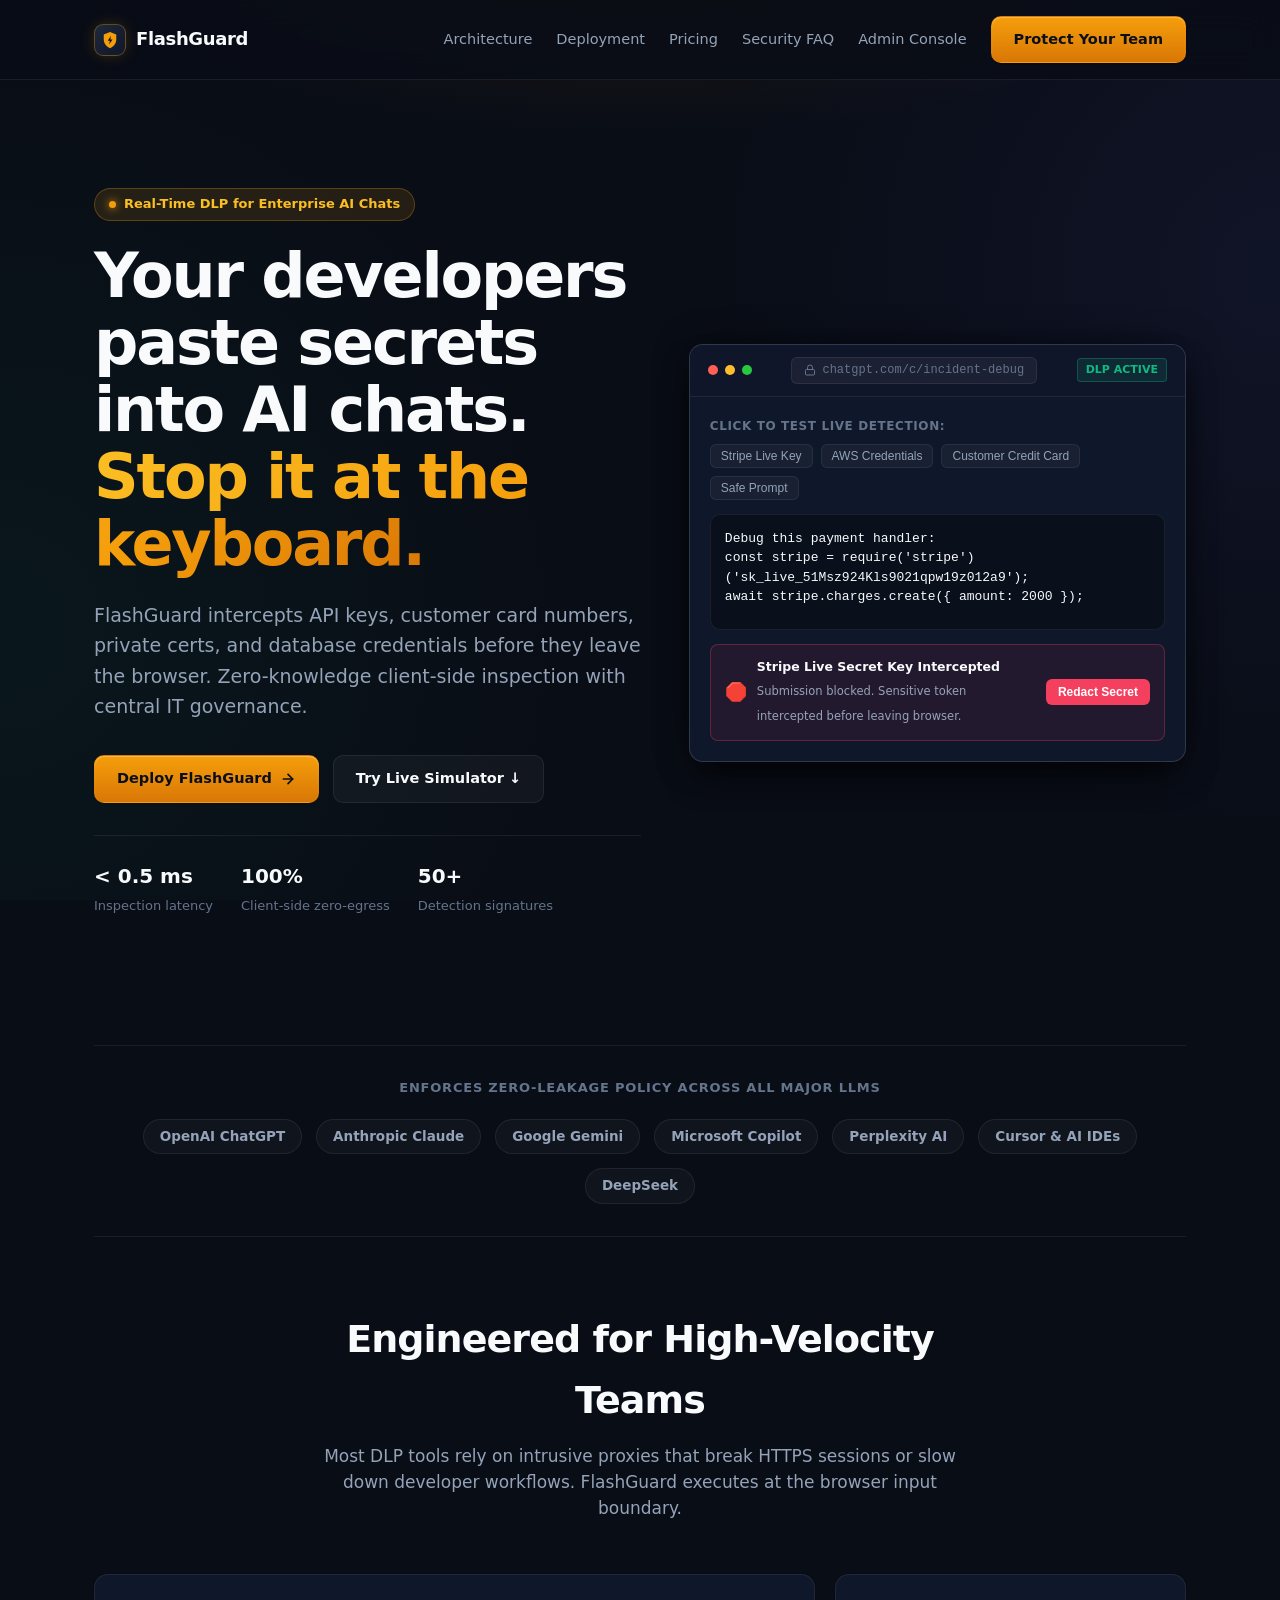
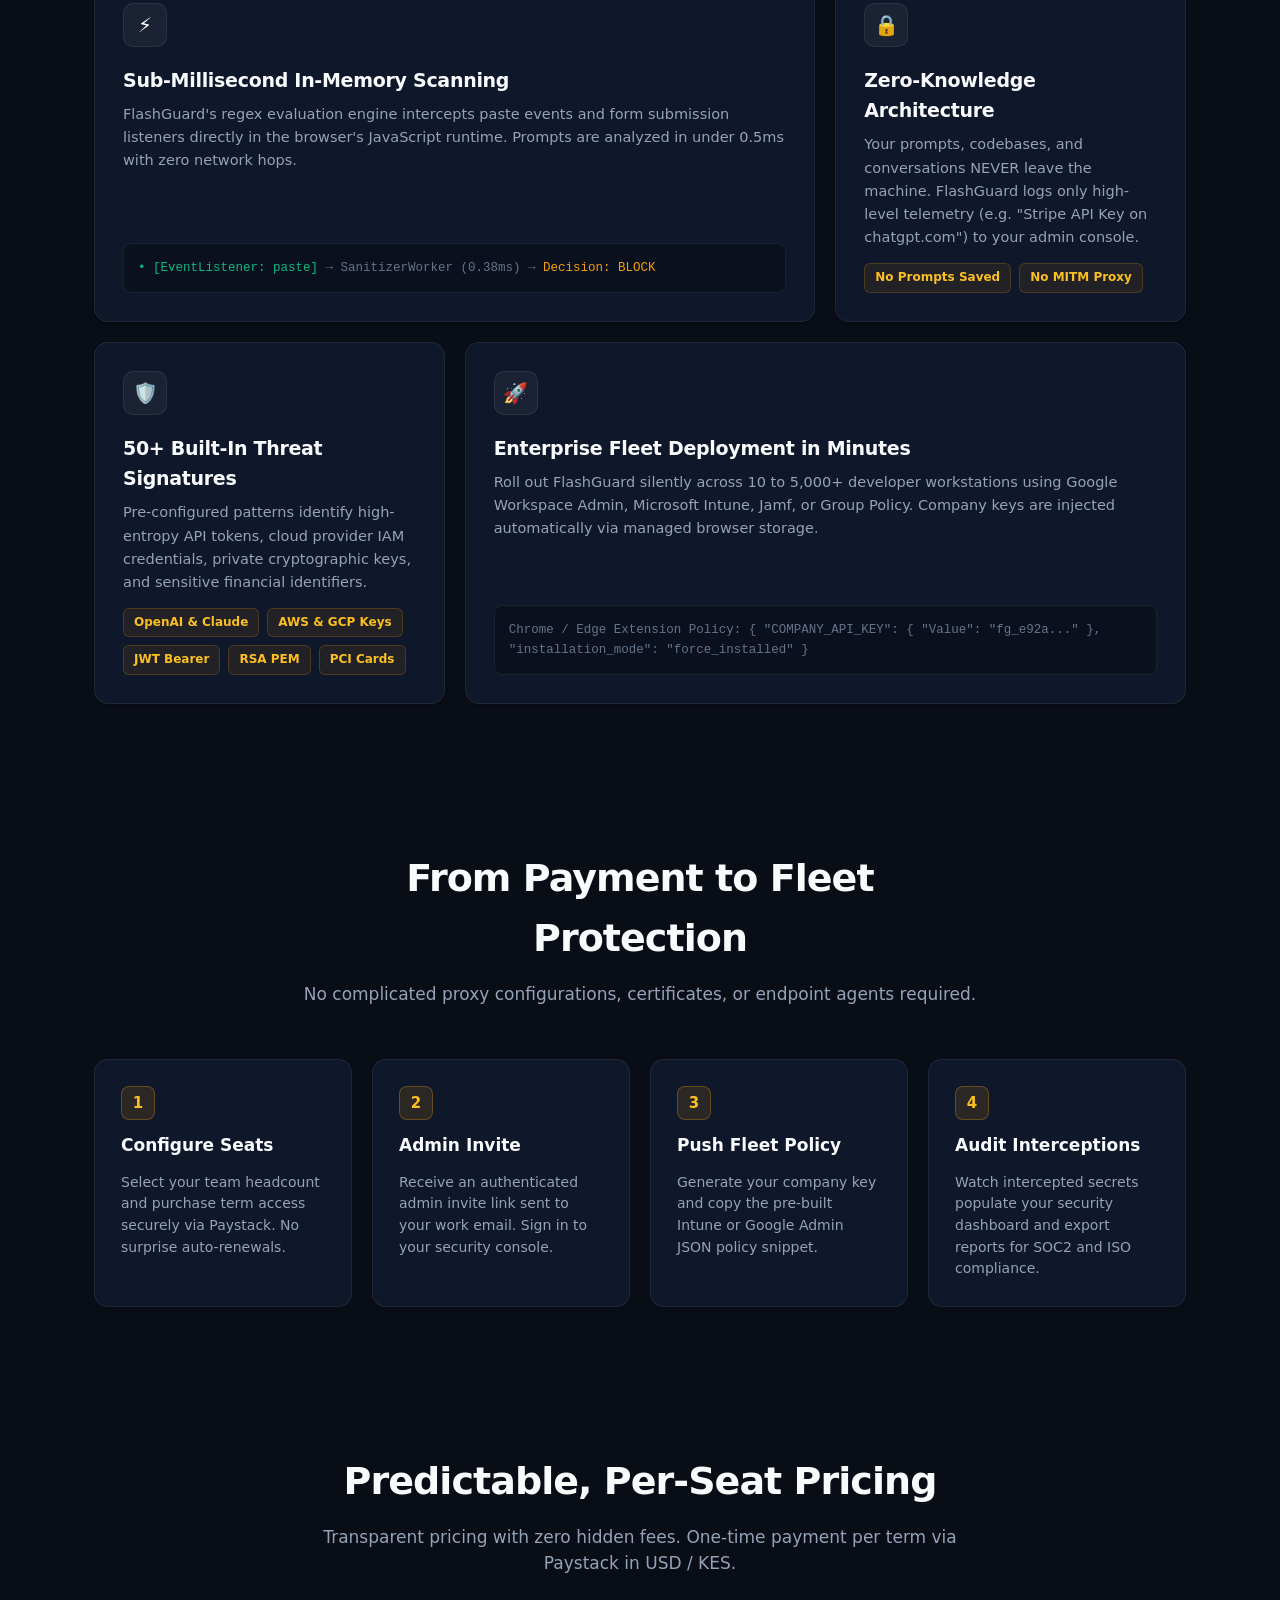
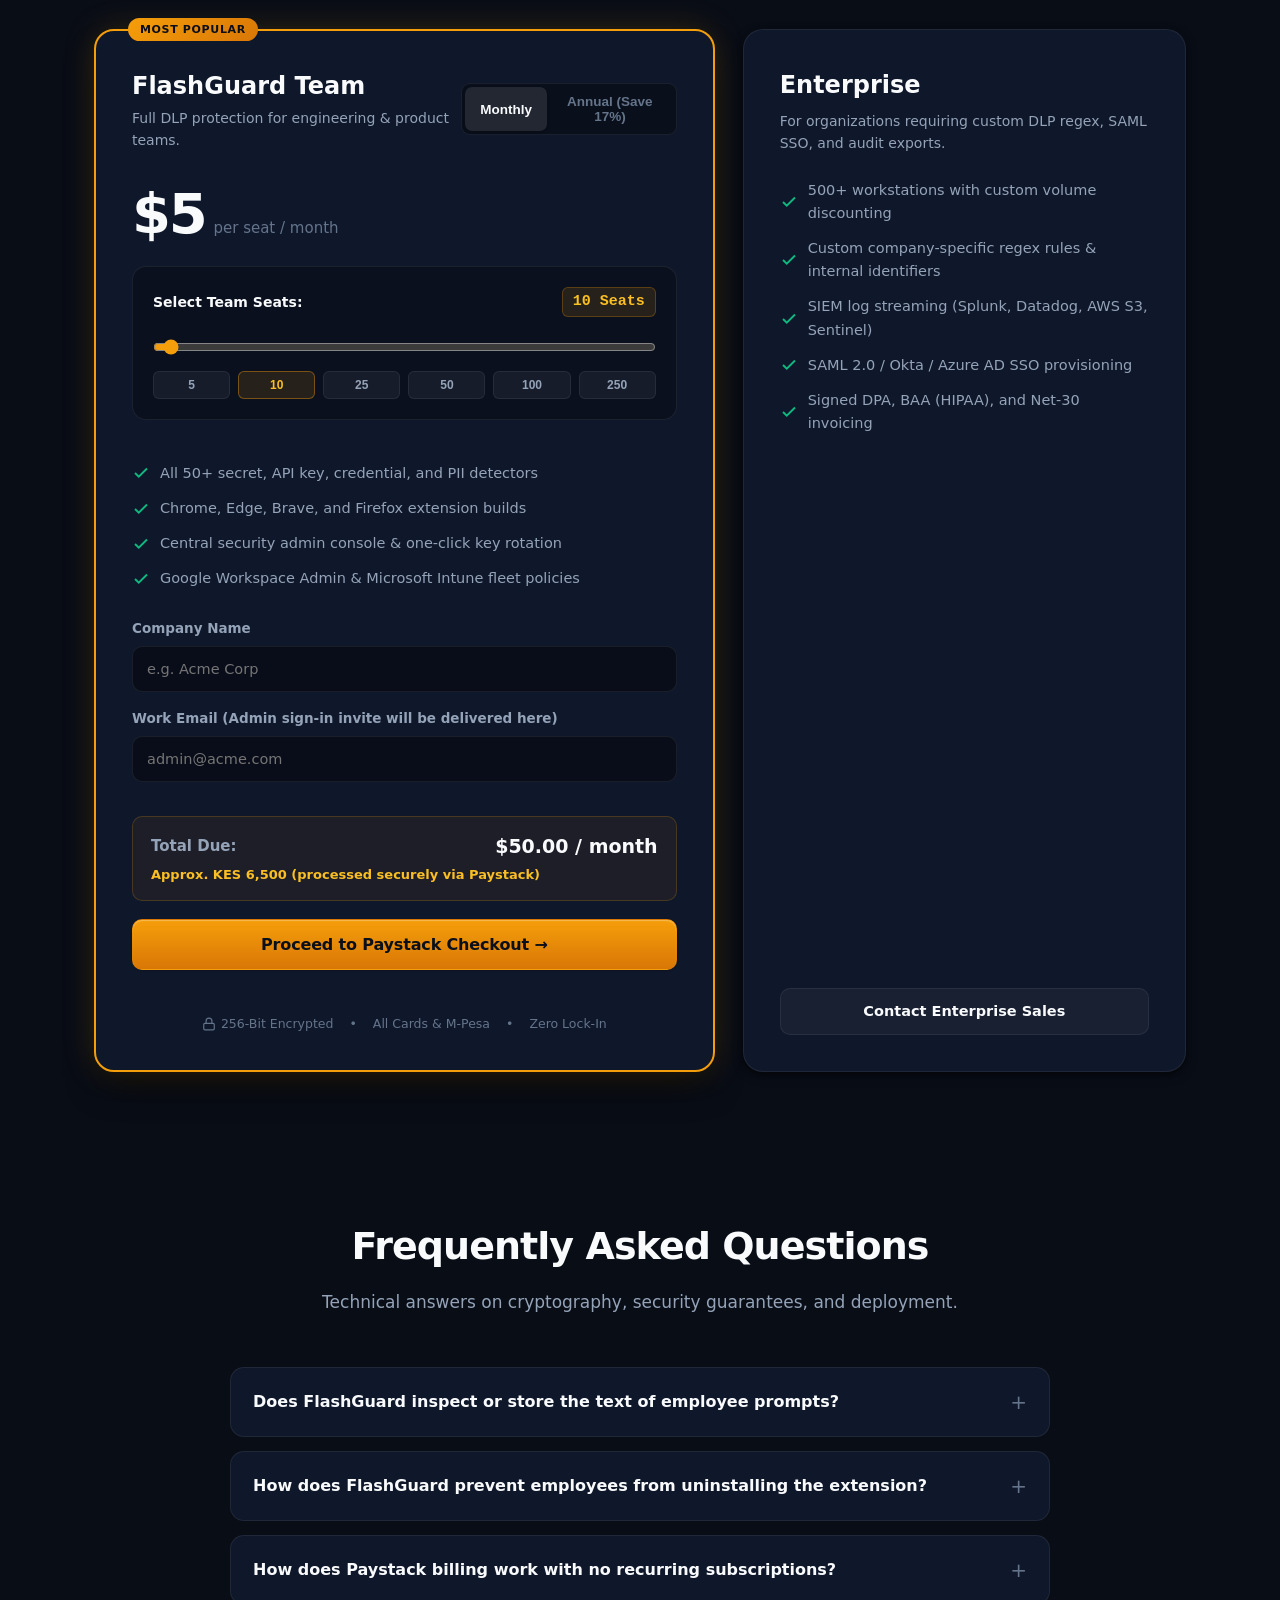
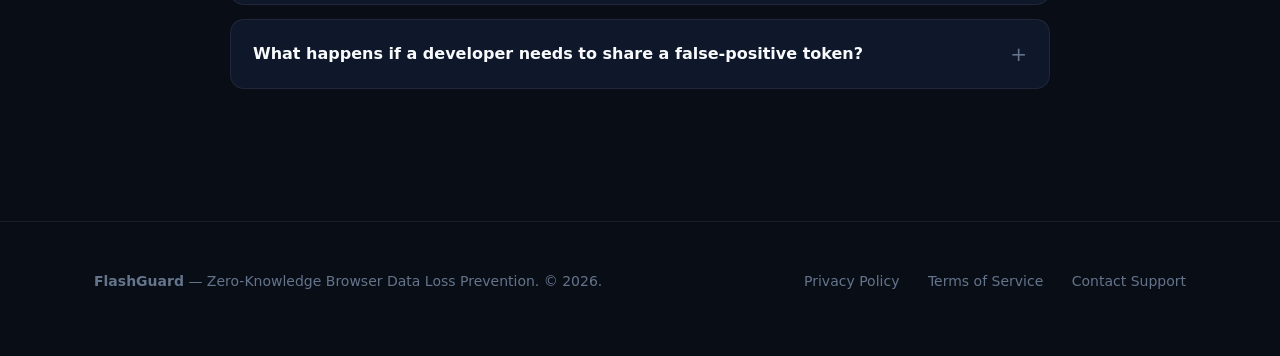
==== index.html @ 39459278 "Chore:fx item" ====
<!doctype html>
<html lang="en">
<head>
  <meta charset="utf-8">
  <meta name="viewport" content="width=device-width, initial-scale=1">
  <title>FlashGuard &mdash; Zero-Knowledge DLP for LLMs &amp; AI Chats</title>
  <meta name="description" content="Stop company secrets, API keys, card numbers, and PII from leaking into ChatGPT, Claude, and Gemini. Enterprise browser security with central IT visibility.">
  <link rel="stylesheet" href="site.css">
</head>
<body>

  <!-- Top Sticky Navigation -->
  <header class="site-header">
    <div class="wrap">
      <nav>
        <a class="brand" href="#" aria-label="FlashGuard Home">
          <div class="brand-icon">
            <svg viewBox="0 0 32 32" width="20" height="20" aria-hidden="true">
              <path d="M16 3 6 7v8c0 6.2 4.2 11.3 10 14 5.8-2.7 10-7.8 10-14V7L16 3Z" fill="#f59e0b"/>
              <path d="m17.5 9-5 8h3.5l-1.5 6 5.5-8H16.5l1-6Z" fill="#090d16"/>
            </svg>
          </div>
          <span>FlashGuard</span>
        </a>

        <div class="nav-links">
          <a class="l" href="#features">Architecture</a>
          <a class="l" href="#how">Deployment</a>
          <a class="l" href="#pricing">Pricing</a>
          <a class="l" href="#faq">Security FAQ</a>
          <a class="l" href="dashboard.html">Admin Console</a>
          <a class="btn primary" href="#pricing">Protect Your Team</a>
        </div>
      </nav>
    </div>
  </header>

  <main class="wrap">
    <!-- Hero Section -->
    <section>
      <div class="hero-grid">
        <div>
          <div class="badge-pill">
            <span class="pulse-dot"></span>
            <span>Real-Time DLP for Enterprise AI Chats</span>
          </div>

          <h1>
            Your developers paste secrets into AI chats.<br>
            <span class="amber-accent">Stop it at the keyboard.</span>
          </h1>

          <p class="lead">
            FlashGuard intercepts API keys, customer card numbers, private certs, and database credentials before they leave the browser. Zero-knowledge client-side inspection with central IT governance.
          </p>

          <div class="hero-actions">
            <a class="btn primary" href="#pricing">
              <span>Deploy FlashGuard</span>
              <svg width="16" height="16" viewBox="0 0 24 24" fill="none" stroke="currentColor" stroke-width="2.5" stroke-linecap="round" stroke-linejoin="round"><line x1="5" y1="12" x2="19" y2="12"></line><polyline points="12 5 19 12 12 19"></polyline></svg>
            </a>
            <a class="btn ghost" href="#simulator">
              <span>Try Live Simulator &darr;</span>
            </a>
          </div>

          <div class="trust-stats">
            <div class="stat-item">
              <b>&lt; 0.5 ms</b>
              <span>Inspection latency</span>
            </div>
            <div class="stat-item">
              <b>100%</b>
              <span>Client-side zero-egress</span>
            </div>
            <div class="stat-item">
              <b>50+</b>
              <span>Detection signatures</span>
            </div>
          </div>
        </div>

        <!-- Interactive DLP Live Simulator Widget -->
        <div id="simulator">
          <div class="simulator-card">
            <div class="sim-header">
              <div class="mac-controls">
                <span class="mac-btn close"></span>
                <span class="mac-btn min"></span>
                <span class="mac-btn max"></span>
              </div>
              <div class="sim-url">
                <svg width="12" height="12" viewBox="0 0 24 24" fill="none" stroke="currentColor" stroke-width="2"><rect x="3" y="11" width="18" height="11" rx="2" ry="2"></rect><path d="M7 11V7a5 5 0 0 1 10 0v4"></path></svg>
                chatgpt.com/c/incident-debug
              </div>
              <span class="sim-badge">DLP ACTIVE</span>
            </div>

            <div class="sim-body">
              <div class="sim-presets-label">Click to test live detection:</div>
              <div class="sim-presets">
                <button class="preset-chip" type="button" onclick="loadSample('stripe')">Stripe Live Key</button>
                <button class="preset-chip" type="button" onclick="loadSample('aws')">AWS Credentials</button>
                <button class="preset-chip" type="button" onclick="loadSample('pci')">Customer Credit Card</button>
                <button class="preset-chip" type="button" onclick="loadSample('clean')">Safe Prompt</button>
              </div>

              <div class="sim-input-box">
                <textarea id="simInput" class="sim-textarea" spellcheck="false" placeholder="Type or paste prompt code here to test FlashGuard..."></textarea>
              </div>

              <!-- Real-time dynamic detection alert -->
              <div id="simAlert" class="sim-alert">
                <div class="alert-content">
                  <span id="alertIcon" class="alert-icon">🛑</span>
                  <div class="alert-text">
                    <b id="alertTitle">Stripe Live Secret Key Detected</b>
                    <span id="alertDesc">Blocked before submission. Text never left this browser window.</span>
                  </div>
                </div>
                <button id="redactBtn" class="sim-action-btn" type="button" onclick="redactSimInput()">Redact Secret</button>
              </div>
            </div>
          </div>
        </div>
      </div>
    </section>

    <!-- Supported AI Ecosystem Bar -->
    <div class="ecosystem-bar">
      <div class="ecosystem-label">Enforces Zero-Leakage Policy Across All Major LLMs</div>
      <div class="ecosystem-tags">
        <span class="eco-pill">OpenAI ChatGPT</span>
        <span class="eco-pill">Anthropic Claude</span>
        <span class="eco-pill">Google Gemini</span>
        <span class="eco-pill">Microsoft Copilot</span>
        <span class="eco-pill">Perplexity AI</span>
        <span class="eco-pill">Cursor &amp; AI IDEs</span>
        <span class="eco-pill">DeepSeek</span>
      </div>
    </div>

    <!-- Architecture & Bento Grid -->
    <section id="features">
      <div class="section-header">
        <h2>Engineered for High-Velocity Teams</h2>
        <p class="section-desc">
          Most DLP tools rely on intrusive proxies that break HTTPS sessions or slow down developer workflows. FlashGuard executes at the browser input boundary.
        </p>
      </div>

      <div class="bento-grid">
        <!-- Bento Card 1: Zero Latency Engine (Span 2) -->
        <div class="bento-card col-2">
          <div>
            <div class="bento-icon">⚡</div>
            <h3>Sub-Millisecond In-Memory Scanning</h3>
            <p>
              FlashGuard's regex evaluation engine intercepts paste events and form submission listeners directly in the browser's JavaScript runtime. Prompts are analyzed in under 0.5ms with zero network hops.
            </p>
          </div>
          <div class="bento-preview">
            <span style="color:#10b981;">&bull; [EventListener: paste]</span> &rarr; SanitizerWorker (0.38ms) &rarr; <span style="color:#f59e0b;">Decision: BLOCK</span>
          </div>
        </div>

        <!-- Bento Card 2: Zero-Knowledge Privacy -->
        <div class="bento-card">
          <div>
            <div class="bento-icon">🔒</div>
            <h3>Zero-Knowledge Architecture</h3>
            <p>
              Your prompts, codebases, and conversations NEVER leave the machine. FlashGuard logs only high-level telemetry (e.g. "Stripe API Key on chatgpt.com") to your admin console.
            </p>
          </div>
          <div class="detect-chips">
            <span class="detect-tag">No Prompts Saved</span>
            <span class="detect-tag">No MITM Proxy</span>
          </div>
        </div>

        <!-- Bento Card 3: 50+ Pattern Signatures -->
        <div class="bento-card">
          <div>
            <div class="bento-icon">🛡️</div>
            <h3>50+ Built-In Threat Signatures</h3>
            <p>
              Pre-configured patterns identify high-entropy API tokens, cloud provider IAM credentials, private cryptographic keys, and sensitive financial identifiers.
            </p>
          </div>
          <div class="detect-chips">
            <span class="detect-tag">OpenAI &amp; Claude</span>
            <span class="detect-tag">AWS &amp; GCP Keys</span>
            <span class="detect-tag">JWT Bearer</span>
            <span class="detect-tag">RSA PEM</span>
            <span class="detect-tag">PCI Cards</span>
          </div>
        </div>

        <!-- Bento Card 4: Fleet Management (Span 2) -->
        <div class="bento-card col-2">
          <div>
            <div class="bento-icon">🚀</div>
            <h3>Enterprise Fleet Deployment in Minutes</h3>
            <p>
              Roll out FlashGuard silently across 10 to 5,000+ developer workstations using Google Workspace Admin, Microsoft Intune, Jamf, or Group Policy. Company keys are injected automatically via managed browser storage.
            </p>
          </div>
          <div class="bento-preview">
            Chrome / Edge Extension Policy: { "COMPANY_API_KEY": { "Value": "fg_e92a..." }, "installation_mode": "force_installed" }
          </div>
        </div>
      </div>
    </section>

    <!-- How It Works (Deployment Pipeline) -->
    <section id="how">
      <div class="section-header">
        <h2>From Payment to Fleet Protection</h2>
        <p class="section-desc">No complicated proxy configurations, certificates, or endpoint agents required.</p>
      </div>

      <div class="steps-pipeline">
        <div class="step-card">
          <div class="step-badge">1</div>
          <h4>Configure Seats</h4>
          <span>Select your team headcount and purchase term access securely via Paystack. No surprise auto-renewals.</span>
        </div>

        <div class="step-card">
          <div class="step-badge">2</div>
          <h4>Admin Invite</h4>
          <span>Receive an authenticated admin invite link sent to your work email. Sign in to your security console.</span>
        </div>

        <div class="step-card">
          <div class="step-badge">3</div>
          <h4>Push Fleet Policy</h4>
          <span>Generate your company key and copy the pre-built Intune or Google Admin JSON policy snippet.</span>
        </div>

        <div class="step-card">
          <div class="step-badge">4</div>
          <h4>Audit Interceptions</h4>
          <span>Watch intercepted secrets populate your security dashboard and export reports for SOC2 and ISO compliance.</span>
        </div>
      </div>
    </section>

    <!-- Interactive Pricing Calculator -->
    <section id="pricing">
      <div class="section-header">
        <h2>Predictable, Per-Seat Pricing</h2>
        <p class="section-desc">Transparent pricing with zero hidden fees. One-time payment per term via Paystack in USD / KES.</p>
      </div>

      <div class="pricing-wrapper">
        <!-- Main Team Tier Card -->
        <div class="pricing-card featured">
          <div class="badge-featured">Most Popular</div>

          <div class="pricing-top">
            <div>
              <h3 style="font-size:24px; font-weight:800;">FlashGuard Team</h3>
              <p style="color:var(--text-secondary); font-size:14px; margin-top:2px;">Full DLP protection for engineering &amp; product teams.</p>
            </div>

            <!-- Billing Term Switcher -->
            <div class="term-switch" role="group" aria-label="Billing frequency">
              <button id="mo" class="term-btn" aria-pressed="true" type="button">Monthly</button>
              <button id="yr" class="term-btn" aria-pressed="false" type="button">Annual (Save 17%)</button>
            </div>
          </div>

          <div class="price-display">
            <span class="price-number" id="unitPrice">$5</span>
            <span class="price-sub" id="unitDesc">per seat / month</span>
          </div>

          <!-- Interactive Seat Calculator -->
          <div class="seat-calculator">
            <div class="seat-header">
              <span class="seat-label">Select Team Seats:</span>
              <span class="seat-count-display" id="seatBadge">10 Seats</span>
            </div>

            <input id="seatSlider" class="seat-slider" type="range" min="5" max="250" value="10" step="5" aria-label="Select seat count">

            <div class="seat-pills">
              <button class="seat-pill" type="button" onclick="updateSeatCount(5)">5</button>
              <button class="seat-pill active" type="button" onclick="updateSeatCount(10)">10</button>
              <button class="seat-pill" type="button" onclick="updateSeatCount(25)">25</button>
              <button class="seat-pill" type="button" onclick="updateSeatCount(50)">50</button>
              <button class="seat-pill" type="button" onclick="updateSeatCount(100)">100</button>
              <button class="seat-pill" type="button" onclick="updateSeatCount(250)">250</button>
            </div>
          </div>

          <ul class="checklist">
            <li>
              <svg width="18" height="18" viewBox="0 0 24 24" fill="none" stroke="currentColor" stroke-width="2.5"><polyline points="20 6 9 17 4 12"></polyline></svg>
              All 50+ secret, API key, credential, and PII detectors
            </li>
            <li>
              <svg width="18" height="18" viewBox="0 0 24 24" fill="none" stroke="currentColor" stroke-width="2.5"><polyline points="20 6 9 17 4 12"></polyline></svg>
              Chrome, Edge, Brave, and Firefox extension builds
            </li>
            <li>
              <svg width="18" height="18" viewBox="0 0 24 24" fill="none" stroke="currentColor" stroke-width="2.5"><polyline points="20 6 9 17 4 12"></polyline></svg>
              Central security admin console &amp; one-click key rotation
            </li>
            <li>
              <svg width="18" height="18" viewBox="0 0 24 24" fill="none" stroke="currentColor" stroke-width="2.5"><polyline points="20 6 9 17 4 12"></polyline></svg>
              Google Workspace Admin &amp; Microsoft Intune fleet policies
            </li>
          </ul>

          <!-- Checkout Details -->
          <div class="form-field">
            <label class="form-label" for="companyName">Company Name</label>
            <input id="companyName" class="input-text" type="text" placeholder="e.g. Acme Corp" required>
          </div>

          <div class="form-field">
            <label class="form-label" for="workEmail">Work Email (Admin sign-in invite will be delivered here)</label>
            <input id="workEmail" class="input-text" type="email" placeholder="admin@acme.com" required>
          </div>

          <!-- Total Calculation Box -->
          <div class="order-summary">
            <div class="order-total">
              <span style="font-size:15px; font-weight:600; color:var(--text-secondary);">Total Due:</span>
              <span id="orderUSD">$50.00 / month</span>
            </div>
            <div class="order-kes" id="orderKES">Approx. KES 6,500 (billed via Paystack)</div>
          </div>

          <button id="checkoutBtn" class="btn primary pay-btn" type="button">
            <span>Proceed to Paystack Checkout &rarr;</span>
          </button>
          <div id="checkoutMsg" class="msg-status" role="status"></div>

          <div class="guarantee-strip">
            <span>
              <svg width="14" height="14" viewBox="0 0 24 24" fill="none" stroke="currentColor" stroke-width="2"><rect x="3" y="11" width="18" height="11" rx="2" ry="2"></rect><path d="M7 11V7a5 5 0 0 1 10 0v4"></path></svg>
              256-Bit Encrypted
            </span>
            <span>&bull;</span>
            <span>All Cards &amp; M-Pesa</span>
            <span>&bull;</span>
            <span>Zero Lock-In</span>
          </div>
        </div>

        <!-- Enterprise Tier Card -->
        <div class="pricing-card" style="display:flex; flex-direction:column; justify-content:space-between;">
          <div>
            <h3 style="font-size:24px; font-weight:800; margin-bottom:6px;">Enterprise</h3>
            <p style="color:var(--text-secondary); font-size:14px; margin-bottom:24px;">For organizations requiring custom DLP regex, SAML SSO, and audit exports.</p>

            <ul class="checklist">
              <li>
                <svg width="18" height="18" viewBox="0 0 24 24" fill="none" stroke="currentColor" stroke-width="2.5"><polyline points="20 6 9 17 4 12"></polyline></svg>
                500+ workstations with custom volume discounting
              </li>
              <li>
                <svg width="18" height="18" viewBox="0 0 24 24" fill="none" stroke="currentColor" stroke-width="2.5"><polyline points="20 6 9 17 4 12"></polyline></svg>
                Custom company-specific regex rules &amp; internal identifiers
              </li>
              <li>
                <svg width="18" height="18" viewBox="0 0 24 24" fill="none" stroke="currentColor" stroke-width="2.5"><polyline points="20 6 9 17 4 12"></polyline></svg>
                SIEM log streaming (Splunk, Datadog, AWS S3, Sentinel)
              </li>
              <li>
                <svg width="18" height="18" viewBox="0 0 24 24" fill="none" stroke="currentColor" stroke-width="2.5"><polyline points="20 6 9 17 4 12"></polyline></svg>
                SAML 2.0 / Okta / Azure AD SSO provisioning
              </li>
              <li>
                <svg width="18" height="18" viewBox="0 0 24 24" fill="none" stroke="currentColor" stroke-width="2.5"><polyline points="20 6 9 17 4 12"></polyline></svg>
                Signed DPA, BAA (HIPAA), and Net-30 invoicing
              </li>
            </ul>
          </div>

          <div style="margin-top:32px;">
            <a class="btn ghost" style="width:100%;" href="mailto:sales@flashguard.com?subject=Enterprise%20Inquiry">Contact Enterprise Sales</a>
          </div>
        </div>
      </div>
    </section>

    <!-- FAQ Accordion -->
    <section id="faq">
      <div class="section-header">
        <h2>Frequently Asked Questions</h2>
        <p class="section-desc">Technical answers on cryptography, security guarantees, and deployment.</p>
      </div>

      <div class="faq-grid">
        <details class="faq-item">
          <summary class="faq-q">Does FlashGuard inspect or store the text of employee prompts?</summary>
          <div class="faq-a">
            No. FlashGuard operates on a strict zero-knowledge architecture. Detection regex evaluates prompts in volatile client-side browser memory. When a violation is caught, only high-level metadata (e.g. <code>THREAT: STRIPE_SECRET_KEY</code> and domain <code>chatgpt.com</code>) is pushed to your admin audit log. The secret itself and the prompt content never touch any external server.
          </div>
        </details>

        <details class="faq-item">
          <summary class="faq-q">How does FlashGuard prevent employees from uninstalling the extension?</summary>
          <div class="faq-a">
            When deployed via Google Workspace Admin (for Chrome), Microsoft Intune (for Edge), or Group Policy, the extension is set to <code>force_installed</code>. Under enterprise browser management policies, end-users cannot remove, disable, or toggle the extension in normal or incognito browsing.
          </div>
        </details>

        <details class="faq-item">
          <summary class="faq-q">How does Paystack billing work with no recurring subscriptions?</summary>
          <div class="faq-a">
            We believe in honest, predictable billing without sneaky auto-debits. You pay once for your chosen billing term (1 month or 1 year) via Paystack. Your company console remains active for the duration. When renewal approaches, your admin can top-up, renew, or adjust seats with one click.
          </div>
        </details>

        <details class="faq-item">
          <summary class="faq-q">What happens if a developer needs to share a false-positive token?</summary>
          <div class="faq-a">
            FlashGuard provides a one-click "Redact Secret" button that replaces the sensitive token with a sanitized mock placeholder (e.g. <code>[REDACTED_STRIPE_KEY]</code>), allowing the AI assistant to debug the syntax or logic safely without the real production key ever leaving the machine.
          </div>
        </details>
      </div>
    </section>
  </main>

  <!-- Footer -->
  <footer class="site-footer">
    <div class="wrap">
      <div class="footer-inner">
        <div>
          <strong>FlashGuard</strong> &mdash; Zero-Knowledge Browser Data Loss Prevention. &copy; 2026.
        </div>
        <div class="footer-links">
          <a href="privacy.html">Privacy Policy</a>
          <a href="terms.html">Terms of Service</a>
          <a href="mailto:info@zenlow.co">Contact Support</a>
        </div>
      </div>
    </div>
  </footer>

  <!-- Scripts -->
  <script src="config.js"></script>
  <script>
    'use strict';

    // 1. Supabase & Paystack Configuration
    const SUPABASE_ID = window.ENV?.SUPABASE_ID || 'fhrgloksasyxutlkilwm';
    const ANON = window.ENV?.SUPABASE_ANON_KEY || 'YOUR_SUPABASE_ANON_KEY';
    const KES_EXCHANGE_RATE = 130;

    // 2. Pricing Calculator State
    let billingInterval = 'month';
    let currentSeats = 10;
    const PRICING = { month: 5, year: 50 };

    const $ = id => document.getElementById(id);
    const usdFormat = new Intl.NumberFormat('en-US', { style: 'currency', currency: 'USD' });
    const kesFormat = new Intl.NumberFormat('en-KE', { maximumFractionDigits: 0 });

    function updateSeatCount(n) {
      currentSeats = Math.min(5000, Math.max(5, Math.floor(Number(n)) || 5));
      $('seatSlider').value = currentSeats;
      
      // Update active state on seat pill buttons
      document.querySelectorAll('.seat-pill').forEach(btn => {
        btn.classList.toggle('active', Number(btn.textContent) === currentSeats);
      });

      renderPricing();
    }

    function renderPricing() {
      const isYearly = billingInterval === 'year';
      const unit = isYearly ? PRICING.year : PRICING.month;
      const totalUSD = currentSeats * unit;
      const totalKES = Math.round(totalUSD * KES_EXCHANGE_RATE);

      $('seatBadge').textContent = `${currentSeats} Seats`;
      $('unitPrice').textContent = isYearly ? `$${(PRICING.year / 12).toFixed(2)}` : `$${PRICING.month}`;
      $('unitDesc').textContent = isYearly ? 'per seat / month (billed annually)' : 'per seat / month';
      $('orderUSD').textContent = `${usdFormat.format(totalUSD)} / ${isYearly ? 'year' : 'month'}`;
      $('orderKES').textContent = `Approx. KES ${kesFormat.format(totalKES)} (processed securely via Paystack)`;

      $('mo').setAttribute('aria-pressed', !isYearly);
      $('yr').setAttribute('aria-pressed', isYearly);
    }

    $('seatSlider').oninput = e => updateSeatCount(e.target.value);
    $('mo').onclick = () => { billingInterval = 'month'; renderPricing(); };
    $('yr').onclick = () => { billingInterval = 'year'; renderPricing(); };
    renderPricing();

    // 3. Interactive Hero Simulator Engine
    const SAMPLE_PAYLOADS = {
      stripe: "Debug this payment handler: \nconst stripe = require('stripe')('sk_live_51Msz924Kls9021qpw19z012a9');\nawait stripe.charges.create({ amount: 2000 });",
      aws: "Here are the S3 credentials to fetch user logs: \nAWS_ACCESS_KEY_ID=AKIAIOSFODNN7EXAMPLE \nAWS_SECRET_ACCESS_KEY=wJalrXUtnFExxxxx/xxxxNG/bPxRfiCYEXAMPLEKEY",
      pci: "Customer requested a manual refund to card: 4532 8920 1928 3491 (exp: 08/28, CVV: 891)",
      clean: "Can you review this Python function and explain how to optimize the binary search loop?"
    };

    const DETECTION_RULES = [
      { pattern: /sk_live_[0-9a-zA-Z]{24,}/, name: "Stripe Live Secret Key", placeholder: "[REDACTED_STRIPE_KEY]" },
      { pattern: /AKIA[0-9A-Z]{16}/, name: "AWS IAM Access Key", placeholder: "[REDACTED_AWS_KEY]" },
      { pattern: /wJalrXUtnFEMI\/K7MDENG\/bPxRfiCYEXAMPLEKEY/, name: "AWS Secret Access Key", placeholder: "[REDACTED_AWS_SECRET]" },
      { pattern: /\b(?:4[0-9]{12}(?:[0-9]{3})?|5[1-5][0-9]{14})\b/, name: "PCI Credit Card Number", placeholder: "[REDACTED_CARD_NUMBER]" }
    ];

    function scanSimulatorInput() {
      const text = $('simInput').value;
      const alertBox = $('simAlert');
      const alertTitle = $('alertTitle');
      const alertDesc = $('alertDesc');
      const alertIcon = $('alertIcon');
      const redactBtn = $('redactBtn');

      let matchFound = null;
      for (const rule of DETECTION_RULES) {
        if (rule.pattern.test(text)) {
          matchFound = rule;
          break;
        }
      }

      if (matchFound) {
        alertBox.className = 'sim-alert';
        alertIcon.textContent = '🛑';
        alertTitle.textContent = `${matchFound.name} Intercepted`;
        alertDesc.textContent = "Submission blocked. Sensitive token intercepted before leaving browser.";
        redactBtn.style.display = 'inline-block';
      } else {
        alertBox.className = 'sim-alert clean';
        alertIcon.textContent = '✅';
        alertTitle.textContent = "No Secrets Detected";
        alertDesc.textContent = "Prompt is sanitized and safe for LLM transmission.";
        redactBtn.style.display = 'none';
      }
    }

    function loadSample(key) {
      $('simInput').value = SAMPLE_PAYLOADS[key] || '';
      scanSimulatorInput();
    }

    function redactSimInput() {
      let text = $('simInput').value;
      for (const rule of DETECTION_RULES) {
        text = text.replace(rule.pattern, rule.placeholder);
      }
      $('simInput').value = text;
      scanSimulatorInput();
    }

    $('simInput').oninput = scanSimulatorInput;
    // Load initial sample
    loadSample('stripe');

    // 4. Paystack Checkout Handler
    $('checkoutBtn').onclick = async () => {
      const btn = $('checkoutBtn');
      const msg = $('checkoutMsg');
      msg.textContent = '';

      const email = $('workEmail').value.trim();
      const company = $('companyName').value.trim();

      if (!email || !email.includes('@')) {
        msg.textContent = 'Please provide a valid work email address.';
        $('workEmail').focus();
        return;
      }

      if (SUPABASE_ID.startsWith('YOUR_')) {
        msg.textContent = 'Please configure your SUPABASE_ID and ANON key in config.js.';
        return;
      }

      btn.disabled = true;
      btn.innerHTML = 'Initializing Paystack Gateway...';

      try {
        const response = await fetch(`https://${SUPABASE_ID}.supabase.co/functions/v1/billing`, {
          method: 'POST',
          headers: {
            'Content-Type': 'application/json',
            apikey: ANON,
            Authorization: `Bearer ${ANON}`
          },
          body: JSON.stringify({
            action: 'checkout',
            email,
            company,
            seats: currentSeats,
            interval: billingInterval
          })
        });

        const data = await response.json();
        if (!response.ok || !data.url) {
          throw new Error(data.error || 'Failed to initialize checkout');
        }

        location.href = data.url;
      } catch (err) {
        msg.textContent = err.message || 'Could not start checkout. Please try again.';
        btn.disabled = false;
        btn.innerHTML = 'Proceed to Paystack Checkout &rarr;';
      }
    };
  </script>
</body>
</html>
---- site.css ----
/* FlashGuard Design System — Senior Frontend Architecture */
:root {
  --bg-base: #090d16;
  --bg-surface: #0f172a;
  --bg-elevated: #1e293b;
  --bg-overlay: rgba(15, 23, 42, 0.85);
  
  --line-subtle: rgba(255, 255, 255, 0.07);
  --line-bright: rgba(255, 255, 255, 0.14);
  --line-focus: rgba(245, 158, 11, 0.5);
  
  --text-primary: #f8fafc;
  --text-secondary: #94a3b8;
  --text-muted: #64748b;
  
  --amber-primary: #f59e0b;
  --amber-glow: rgba(245, 158, 11, 0.25);
  --amber-subtle: rgba(245, 158, 11, 0.12);
  --amber-text: #fbbf24;
  
  --emerald-primary: #10b981;
  --emerald-glow: rgba(16, 185, 129, 0.25);
  --emerald-subtle: rgba(16, 185, 129, 0.12);
  
  --rose-primary: #f43f5e;
  --rose-subtle: rgba(244, 63, 94, 0.15);
  
  --indigo-primary: #6366f1;
  --indigo-glow: rgba(99, 102, 241, 0.25);
  
  --shadow-sm: 0 1px 2px 0 rgba(0, 0, 0, 0.4);
  --shadow-md: 0 4px 12px -2px rgba(0, 0, 0, 0.5), 0 2px 6px -1px rgba(0, 0, 0, 0.4);
  --shadow-lg: 0 20px 35px -10px rgba(0, 0, 0, 0.7);
  --shadow-glow: 0 0 35px -5px var(--amber-glow);
  
  --font-sans: system-ui, -apple-system, "Segoe UI", Roboto, "Helvetica Neue", sans-serif;
  --font-mono: ui-monospace, "SF Mono", Menlo, Consolas, "Liberation Mono", monospace;
  --radius-sm: 8px;
  --radius-md: 14px;
  --radius-lg: 20px;
  --radius-full: 9999px;
  
  --transition-fast: 0.15s cubic-bezier(0.16, 1, 0.3, 1);
  --transition-smooth: 0.25s cubic-bezier(0.16, 1, 0.3, 1);
}

*, *::before, *::after {
  box-sizing: border-box;
  margin: 0;
  padding: 0;
}

html {
  scroll-behavior: smooth;
  color-scheme: dark;
}

body {
  background-color: var(--bg-base);
  color: var(--text-primary);
  font-family: var(--font-sans);
  font-size: 16px;
  line-height: 1.6;
  -webkit-font-smoothing: antialiased;
  -moz-osx-font-smoothing: grayscale;
  background-image: 
    radial-gradient(ellipse 80% 50% at 50% -20%, rgba(245, 158, 11, 0.15), transparent 70%),
    radial-gradient(circle at 100% 30%, rgba(99, 102, 241, 0.08), transparent 40%),
    radial-gradient(circle at 0% 70%, rgba(16, 185, 129, 0.06), transparent 40%);
  background-attachment: fixed;
  min-height: 100vh;
}

/* Layout */
.wrap {
  max-width: 1140px;
  margin: 0 auto;
  padding: 0 24px;
}

/* Top Navigation */
header.site-header {
  position: sticky;
  top: 0;
  z-index: 999;
  backdrop-filter: blur(16px);
  -webkit-backdrop-filter: blur(16px);
  background: rgba(9, 13, 22, 0.82);
  border-bottom: 1px solid var(--line-subtle);
  transition: border-color var(--transition-fast);
}

nav {
  display: flex;
  justify-content: space-between;
  align-items: center;
  padding: 16px 0;
}

.brand {
  display: inline-flex;
  align-items: center;
  gap: 10px;
  font-weight: 750;
  font-size: 18px;
  letter-spacing: -0.02em;
  color: var(--text-primary);
  text-decoration: none;
}

.brand-icon {
  width: 32px;
  height: 32px;
  border-radius: 9px;
  background: linear-gradient(135deg, #1e293b, #0f172a);
  border: 1px solid rgba(245, 158, 11, 0.35);
  display: grid;
  place-items: center;
  box-shadow: 0 0 16px -2px var(--amber-glow);
  transition: transform var(--transition-smooth), border-color var(--transition-smooth);
}

.brand:hover .brand-icon {
  transform: scale(1.06) rotate(-3deg);
  border-color: var(--amber-primary);
}

.nav-links {
  display: flex;
  align-items: center;
  gap: 24px;
}

nav a.l {
  color: var(--text-secondary);
  text-decoration: none;
  font-size: 14.5px;
  font-weight: 500;
  transition: color var(--transition-fast);
}

nav a.l:hover {
  color: var(--text-primary);
}

/* Buttons */
.btn {
  display: inline-flex;
  align-items: center;
  justify-content: center;
  gap: 8px;
  padding: 11px 22px;
  border-radius: 10px;
  font-family: var(--font-sans);
  font-size: 14.5px;
  font-weight: 600;
  text-decoration: none;
  cursor: pointer;
  border: 1px solid transparent;
  transition: all var(--transition-fast);
  white-space: nowrap;
}

.btn.primary {
  background: linear-gradient(180deg, #f59e0b, #d97706);
  color: #0b0f19;
  box-shadow: 0 1px 2px rgba(0,0,0,0.2), inset 0 1px 1px rgba(255,255,255,0.3);
  font-weight: 700;
}

.btn.primary:hover {
  background: linear-gradient(180deg, #fbbf24, #f59e0b);
  box-shadow: 0 0 20px -2px var(--amber-glow), 0 2px 6px rgba(0,0,0,0.3);
  transform: translateY(-1px);
}

.btn.ghost {
  background: rgba(255, 255, 255, 0.04);
  color: var(--text-primary);
  border-color: var(--line-subtle);
}

.btn.ghost:hover {
  background: rgba(255, 255, 255, 0.08);
  border-color: var(--line-bright);
  color: #fff;
  transform: translateY(-1px);
}

.btn:active {
  transform: translateY(0);
}

.btn:focus-visible, input:focus-visible, button:focus-visible {
  outline: 2px solid var(--amber-primary);
  outline-offset: 3px;
}

.btn[disabled] {
  opacity: 0.6;
  cursor: not-allowed;
  transform: none !important;
}

/* Typography & Sections */
section {
  padding: 72px 0;
  position: relative;
}

.badge-pill {
  display: inline-flex;
  align-items: center;
  gap: 8px;
  padding: 5px 14px;
  border-radius: var(--radius-full);
  background: var(--amber-subtle);
  border: 1px solid rgba(245, 158, 11, 0.28);
  color: var(--amber-text);
  font-size: 13px;
  font-weight: 600;
  margin-bottom: 22px;
}

.pulse-dot {
  width: 7px;
  height: 7px;
  border-radius: 50%;
  background: var(--amber-primary);
  box-shadow: 0 0 8px var(--amber-primary);
  animation: pulse 2s infinite;
}

@keyframes pulse {
  0% { transform: scale(0.95); opacity: 0.8; }
  50% { transform: scale(1.25); opacity: 1; }
  100% { transform: scale(0.95); opacity: 0.8; }
}

h1 {
  font-size: clamp(38px, 5.4vw, 62px);
  line-height: 1.08;
  letter-spacing: -0.035em;
  font-weight: 850;
  margin-bottom: 22px;
}

h1 .gradient-text {
  background: linear-gradient(135deg, #ffffff 30%, #94a3b8 100%);
  -webkit-background-clip: text;
  -webkit-text-fill-color: transparent;
}

h1 .amber-accent {
  background: linear-gradient(135deg, #fbbf24 0%, #f59e0b 60%, #d97706 100%);
  -webkit-background-clip: text;
  -webkit-text-fill-color: transparent;
}

.lead {
  max-width: 620px;
  font-size: 19px;
  line-height: 1.6;
  color: var(--text-secondary);
  margin-bottom: 34px;
}

h2 {
  font-size: clamp(28px, 3.8vw, 38px);
  letter-spacing: -0.025em;
  font-weight: 750;
  color: var(--text-primary);
  margin-bottom: 12px;
}

.section-header {
  text-align: center;
  max-width: 680px;
  margin: 0 auto 52px;
}

.section-desc {
  font-size: 17px;
  color: var(--text-secondary);
  line-height: 1.55;
}

/* Hero 2-Column Grid */
.hero-grid {
  display: grid;
  grid-template-columns: 1.1fr 1fr;
  gap: 48px;
  align-items: center;
  padding: 36px 0 56px;
}

.hero-actions {
  display: flex;
  gap: 14px;
  align-items: center;
  flex-wrap: wrap;
  margin-bottom: 32px;
}

.trust-stats {
  display: flex;
  gap: 28px;
  padding-top: 24px;
  border-top: 1px solid var(--line-subtle);
}

.stat-item b {
  display: block;
  font-size: 20px;
  font-weight: 750;
  color: var(--text-primary);
}

.stat-item span {
  font-size: 13px;
  color: var(--text-muted);
}

/* Interactive Simulator in Hero */
.simulator-card {
  background: var(--bg-surface);
  border: 1px solid var(--line-bright);
  border-radius: var(--radius-md);
  box-shadow: var(--shadow-lg), 0 0 40px -10px rgba(0, 0, 0, 0.8);
  overflow: hidden;
  transition: border-color var(--transition-smooth);
}

.simulator-card:hover {
  border-color: rgba(245, 158, 11, 0.3);
}

.sim-header {
  display: flex;
  align-items: center;
  justify-content: space-between;
  padding: 12px 18px;
  background: rgba(15, 23, 42, 0.95);
  border-bottom: 1px solid var(--line-subtle);
}

.mac-controls {
  display: flex;
  gap: 7px;
}

.mac-btn {
  width: 10px;
  height: 10px;
  border-radius: 50%;
}
.mac-btn.close { background: #ff5f56; }
.mac-btn.min { background: #ffbd2e; }
.mac-btn.max { background: #27c93f; }

.sim-url {
  font-family: var(--font-mono);
  font-size: 12px;
  color: var(--text-muted);
  background: rgba(255, 255, 255, 0.05);
  padding: 3px 12px;
  border-radius: 6px;
  border: 1px solid var(--line-subtle);
  display: flex;
  align-items: center;
  gap: 6px;
}

.sim-badge {
  font-size: 11px;
  font-weight: 700;
  padding: 2px 8px;
  border-radius: 4px;
  background: var(--emerald-subtle);
  color: var(--emerald-primary);
  border: 1px solid rgba(16, 185, 129, 0.3);
}

.sim-body {
  padding: 20px;
}

.sim-presets-label {
  font-size: 12px;
  font-weight: 600;
  color: var(--text-muted);
  text-transform: uppercase;
  letter-spacing: 0.05em;
  margin-bottom: 8px;
}

.sim-presets {
  display: flex;
  gap: 8px;
  flex-wrap: wrap;
  margin-bottom: 14px;
}

.preset-chip {
  background: rgba(255, 255, 255, 0.04);
  border: 1px solid var(--line-subtle);
  color: var(--text-secondary);
  font-size: 12px;
  font-weight: 500;
  padding: 4px 10px;
  border-radius: 6px;
  cursor: pointer;
  transition: all var(--transition-fast);
}

.preset-chip:hover {
  background: rgba(245, 158, 11, 0.1);
  border-color: rgba(245, 158, 11, 0.35);
  color: var(--amber-text);
}

.sim-input-box {
  background: rgba(0, 0, 0, 0.35);
  border: 1px solid var(--line-subtle);
  border-radius: 10px;
  padding: 14px;
  position: relative;
}

.sim-textarea {
  width: 100%;
  height: 78px;
  background: transparent;
  border: none;
  color: var(--text-primary);
  font-family: var(--font-mono);
  font-size: 13px;
  resize: none;
  outline: none;
  line-height: 1.5;
}

.sim-alert {
  margin-top: 14px;
  background: rgba(244, 63, 94, 0.09);
  border: 1px solid rgba(244, 63, 94, 0.3);
  border-radius: 8px;
  padding: 12px 14px;
  display: flex;
  align-items: center;
  justify-content: space-between;
  gap: 12px;
  animation: fadeIn 0.25s ease;
}

.sim-alert.clean {
  background: rgba(16, 185, 129, 0.09);
  border-color: rgba(16, 185, 129, 0.3);
}

.alert-content {
  display: flex;
  align-items: center;
  gap: 10px;
}

.alert-icon {
  font-size: 18px;
}

.alert-text b {
  display: block;
  font-size: 12.5px;
  color: var(--text-primary);
}

.alert-text span {
  font-size: 11.5px;
  color: var(--text-secondary);
}

.sim-action-btn {
  background: var(--rose-primary);
  color: #fff;
  border: none;
  font-size: 12px;
  font-weight: 700;
  padding: 6px 12px;
  border-radius: 6px;
  cursor: pointer;
  white-space: nowrap;
  transition: opacity var(--transition-fast);
}

.sim-action-btn:hover {
  opacity: 0.9;
}

@keyframes fadeIn {
  from { opacity: 0; transform: translateY(4px); }
  to { opacity: 1; transform: translateY(0); }
}

/* AI Ecosystem Bar */
.ecosystem-bar {
  padding: 32px 0;
  border-top: 1px solid var(--line-subtle);
  border-bottom: 1px solid var(--line-subtle);
  text-align: center;
}

.ecosystem-label {
  font-size: 13px;
  text-transform: uppercase;
  letter-spacing: 0.06em;
  font-weight: 600;
  color: var(--text-muted);
  margin-bottom: 20px;
}

.ecosystem-tags {
  display: flex;
  justify-content: center;
  align-items: center;
  gap: 14px;
  flex-wrap: wrap;
}

.eco-pill {
  display: inline-flex;
  align-items: center;
  gap: 8px;
  background: rgba(255, 255, 255, 0.03);
  border: 1px solid var(--line-subtle);
  padding: 6px 16px;
  border-radius: var(--radius-full);
  font-size: 13.5px;
  font-weight: 550;
  color: var(--text-secondary);
  transition: all var(--transition-fast);
}

.eco-pill:hover {
  background: rgba(255, 255, 255, 0.07);
  border-color: var(--line-bright);
  color: var(--text-primary);
  transform: translateY(-1px);
}

/* Bento Grid Features */
.bento-grid {
  display: grid;
  grid-template-columns: repeat(3, 1fr);
  gap: 20px;
}

.bento-card {
  background: var(--bg-surface);
  border: 1px solid var(--line-subtle);
  border-radius: var(--radius-md);
  padding: 28px;
  display: flex;
  flex-direction: column;
  justify-content: space-between;
  position: relative;
  overflow: hidden;
  box-shadow: var(--shadow-sm);
  transition: transform var(--transition-smooth), border-color var(--transition-smooth), box-shadow var(--transition-smooth);
}

.bento-card:hover {
  transform: translateY(-3px);
  border-color: var(--line-bright);
  box-shadow: var(--shadow-md);
}

.bento-card.col-2 {
  grid-column: span 2;
}

.bento-icon {
  width: 44px;
  height: 44px;
  border-radius: 10px;
  background: rgba(255, 255, 255, 0.05);
  border: 1px solid var(--line-subtle);
  display: grid;
  place-items: center;
  font-size: 20px;
  margin-bottom: 18px;
}

.bento-card h3 {
  font-size: 19px;
  font-weight: 700;
  letter-spacing: -0.015em;
  margin-bottom: 8px;
  color: var(--text-primary);
}

.bento-card p {
  color: var(--text-secondary);
  font-size: 14.5px;
  line-height: 1.6;
}

.bento-preview {
  margin-top: 20px;
  padding: 14px;
  background: rgba(0, 0, 0, 0.3);
  border: 1px solid var(--line-subtle);
  border-radius: 8px;
  font-family: var(--font-mono);
  font-size: 12.5px;
  color: var(--text-muted);
}

/* Detection Chips Cloud */
.detect-chips {
  display: flex;
  flex-wrap: wrap;
  gap: 8px;
  margin-top: 14px;
}

.detect-tag {
  font-size: 12px;
  font-weight: 600;
  padding: 4px 10px;
  border-radius: 6px;
  background: rgba(245, 158, 11, 0.08);
  border: 1px solid rgba(245, 158, 11, 0.2);
  color: var(--amber-text);
}

/* How It Works (Step Pipeline) */
.steps-pipeline {
  display: grid;
  grid-template-columns: repeat(4, 1fr);
  gap: 20px;
  position: relative;
}

.step-card {
  background: var(--bg-surface);
  border: 1px solid var(--line-subtle);
  border-radius: var(--radius-md);
  padding: 26px;
  display: flex;
  flex-direction: column;
  gap: 12px;
  transition: transform var(--transition-smooth), border-color var(--transition-smooth);
}

.step-card:hover {
  transform: translateY(-2px);
  border-color: var(--line-bright);
}

.step-badge {
  width: 34px;
  height: 34px;
  border-radius: 8px;
  background: var(--amber-subtle);
  border: 1px solid rgba(245, 158, 11, 0.3);
  color: var(--amber-text);
  font-weight: 800;
  font-size: 15px;
  display: grid;
  place-items: center;
}

.step-card h4 {
  font-size: 17px;
  font-weight: 700;
  color: var(--text-primary);
}

.step-card span {
  font-size: 14px;
  color: var(--text-secondary);
  line-height: 1.55;
}

/* Pricing Grid */
.pricing-wrapper {
  display: grid;
  grid-template-columns: 1.4fr 1fr;
  gap: 28px;
  align-items: stretch;
}

.pricing-card {
  background: var(--bg-surface);
  border: 1px solid var(--line-subtle);
  border-radius: var(--radius-lg);
  padding: 36px;
  display: flex;
  flex-direction: column;
  position: relative;
  box-shadow: var(--shadow-md);
}

.pricing-card.featured {
  border: 2px solid var(--amber-primary);
  box-shadow: var(--shadow-glow), var(--shadow-lg);
}

.badge-featured {
  position: absolute;
  top: -13px;
  left: 32px;
  background: linear-gradient(135deg, #f59e0b, #d97706);
  color: #0b0f19;
  font-size: 11px;
  font-weight: 800;
  letter-spacing: 0.06em;
  text-transform: uppercase;
  padding: 3px 12px;
  border-radius: var(--radius-full);
}

.pricing-top {
  display: flex;
  justify-content: space-between;
  align-items: center;
  margin-bottom: 20px;
}

/* Period Toggle Switch */
.term-switch {
  display: inline-flex;
  background: rgba(0, 0, 0, 0.35);
  border: 1px solid var(--line-subtle);
  border-radius: 9px;
  padding: 3px;
}

.term-btn {
  padding: 7px 15px;
  border: none;
  background: transparent;
  color: var(--text-muted);
  font-size: 13.5px;
  font-weight: 600;
  cursor: pointer;
  border-radius: 7px;
  transition: all var(--transition-fast);
}

.term-btn[aria-pressed="true"] {
  background: rgba(255, 255, 255, 0.1);
  color: var(--text-primary);
  box-shadow: 0 1px 3px rgba(0,0,0,0.3);
}

.price-display {
  display: flex;
  align-items: baseline;
  gap: 8px;
  margin: 14px 0 24px;
}

.price-number {
  font-size: 56px;
  font-weight: 850;
  letter-spacing: -0.04em;
  color: var(--text-primary);
  line-height: 1;
}

.price-sub {
  color: var(--text-muted);
  font-size: 15px;
}

/* Checkmarks */
ul.checklist {
  list-style: none;
  display: grid;
  gap: 12px;
  margin: 20px 0 28px;
}

ul.checklist li {
  display: flex;
  align-items: center;
  gap: 10px;
  font-size: 14.5px;
  color: var(--text-secondary);
}

ul.checklist li svg {
  flex-shrink: 0;
  color: var(--emerald-primary);
}

/* Seat Slider & Quick Selector */
.seat-calculator {
  background: rgba(0, 0, 0, 0.28);
  border: 1px solid var(--line-subtle);
  border-radius: var(--radius-md);
  padding: 20px;
  margin-bottom: 22px;
}

.seat-header {
  display: flex;
  justify-content: space-between;
  align-items: center;
  margin-bottom: 12px;
}

.seat-label {
  font-size: 14px;
  font-weight: 600;
  color: var(--text-primary);
}

.seat-count-display {
  font-family: var(--font-mono);
  font-weight: 700;
  font-size: 15px;
  color: var(--amber-text);
  background: var(--amber-subtle);
  border: 1px solid rgba(245, 158, 11, 0.25);
  padding: 2px 10px;
  border-radius: 6px;
}

.seat-slider {
  width: 100%;
  accent-color: var(--amber-primary);
  margin: 10px 0 16px;
  cursor: pointer;
}

.seat-pills {
  display: flex;
  gap: 8px;
}

.seat-pill {
  flex: 1;
  background: rgba(255, 255, 255, 0.05);
  border: 1px solid var(--line-subtle);
  color: var(--text-secondary);
  font-size: 12px;
  font-weight: 600;
  padding: 6px 0;
  border-radius: 6px;
  cursor: pointer;
  transition: all var(--transition-fast);
}

.seat-pill:hover, .seat-pill.active {
  background: var(--amber-subtle);
  border-color: rgba(245, 158, 11, 0.4);
  color: var(--amber-text);
}

/* Form Inputs */
.form-field {
  margin-bottom: 16px;
}

.form-label {
  display: block;
  font-size: 13.5px;
  font-weight: 600;
  color: var(--text-secondary);
  margin-bottom: 6px;
}

.input-text, input[type=email], input[type=text], input[type=number] {
  width: 100%;
  height: 46px;
  padding: 0 14px;
  background: rgba(0, 0, 0, 0.4);
  border: 1px solid var(--line-subtle);
  border-radius: 10px;
  font-family: var(--font-sans);
  font-size: 14.5px;
  color: var(--text-primary);
  transition: border-color var(--transition-fast), box-shadow var(--transition-fast);
}

.input-text:focus, input[type=email]:focus, input[type=text]:focus, input[type=number]:focus {
  border-color: var(--amber-primary);
  box-shadow: 0 0 0 3px var(--amber-glow);
  outline: none;
}

.order-summary {
  background: rgba(245, 158, 11, 0.06);
  border: 1px solid rgba(245, 158, 11, 0.2);
  border-radius: 10px;
  padding: 14px 18px;
  margin: 18px 0;
}

.order-total {
  font-size: 19px;
  font-weight: 800;
  color: var(--text-primary);
  display: flex;
  justify-content: space-between;
  align-items: center;
}

.order-kes {
  font-size: 13px;
  color: var(--amber-text);
  font-weight: 550;
  margin-top: 4px;
}

.pay-btn {
  width: 100%;
  padding: 15px;
  font-size: 16px;
  letter-spacing: -0.01em;
}

.guarantee-strip {
  display: flex;
  justify-content: center;
  align-items: center;
  gap: 16px;
  font-size: 12.5px;
  color: var(--text-muted);
  margin-top: 14px;
}

.guarantee-strip span {
  display: inline-flex;
  align-items: center;
  gap: 5px;
}

.msg-status {
  min-height: 22px;
  font-size: 13px;
  color: var(--rose-primary);
  margin-top: 8px;
  text-align: center;
}

/* FAQ Accordion */
.faq-grid {
  display: grid;
  gap: 14px;
  max-width: 820px;
  margin: 0 auto;
}

details.faq-item {
  background: var(--bg-surface);
  border: 1px solid var(--line-subtle);
  border-radius: var(--radius-md);
  padding: 18px 22px;
  transition: border-color var(--transition-fast);
}

details.faq-item[open] {
  border-color: var(--line-bright);
  background: rgba(15, 23, 42, 0.95);
}

summary.faq-q {
  cursor: pointer;
  font-weight: 650;
  font-size: 16px;
  color: var(--text-primary);
  list-style: none;
  display: flex;
  justify-content: space-between;
  align-items: center;
}

summary.faq-q::-webkit-details-marker {
  display: none;
}

summary.faq-q::after {
  content: "+";
  font-size: 20px;
  font-weight: 400;
  color: var(--text-muted);
  transition: transform var(--transition-fast);
}

details[open] summary.faq-q::after {
  content: "−";
  color: var(--amber-primary);
}

.faq-a {
  margin-top: 12px;
  color: var(--text-secondary);
  font-size: 14.5px;
  line-height: 1.6;
}

/* Footer */
footer.site-footer {
  border-top: 1px solid var(--line-subtle);
  padding: 48px 0 64px;
  margin-top: 60px;
  color: var(--text-muted);
  font-size: 14px;
}

.footer-inner {
  display: flex;
  justify-content: space-between;
  align-items: center;
  flex-wrap: wrap;
  gap: 20px;
}

.footer-links a {
  color: var(--text-muted);
  text-decoration: none;
  margin-left: 24px;
  transition: color var(--transition-fast);
}

.footer-links a:hover {
  color: var(--text-primary);
}

/* Dashboard & Extension Styles */
.grid {
  display: grid;
  grid-template-columns: repeat(auto-fit, minmax(240px, 1fr));
  gap: 20px;
}

.card {
  background: var(--bg-surface);
  border: 1px solid var(--line-subtle);
  border-radius: var(--radius-md);
  padding: 24px;
}

.stat {
  font-size: 34px;
  font-weight: 800;
  color: var(--text-primary);
}

.keybox {
  padding: 16px;
  background: rgba(0, 0, 0, 0.45);
  border: 1px dashed var(--amber-primary);
  border-radius: 10px;
  color: var(--amber-text);
  font-family: var(--font-mono);
  font-size: 14px;
  overflow-wrap: anywhere;
}

pre {
  background: rgba(0, 0, 0, 0.4);
  border: 1px solid var(--line-subtle);
  border-radius: 10px;
  padding: 14px;
  color: var(--text-secondary);
  font-family: var(--font-mono);
  font-size: 13px;
  overflow-x: auto;
}

table {
  width: 100%;
  border-collapse: collapse;
  font-size: 14px;
}

th, td {
  text-align: left;
  padding: 12px 14px;
  border-bottom: 1px solid var(--line-subtle);
  overflow-wrap: anywhere;
}

th {
  font-weight: 650;
  color: var(--text-muted);
  background: rgba(0, 0, 0, 0.2);
}

.badge {
  display: inline-block;
  padding: 3px 10px;
  border-radius: var(--radius-full);
  font-size: 12px;
  font-weight: 600;
  background: var(--emerald-subtle);
  color: var(--emerald-primary);
}

.badge.off {
  background: var(--rose-subtle);
  color: var(--rose-primary);
}

/* Responsive Breakpoints */
@media (max-width: 960px) {
  .hero-grid {
    grid-template-columns: 1fr;
    gap: 40px;
  }
  .bento-grid {
    grid-template-columns: 1fr;
  }
  .bento-card.col-2 {
    grid-column: span 1;
  }
  .steps-pipeline {
    grid-template-columns: 1fr 1fr;
  }
  .pricing-wrapper {
    grid-template-columns: 1fr;
  }
}

@media (max-width: 640px) {
  .steps-pipeline {
    grid-template-columns: 1fr;
  }
  .nav-links a.l {
    display: none;
  }
}
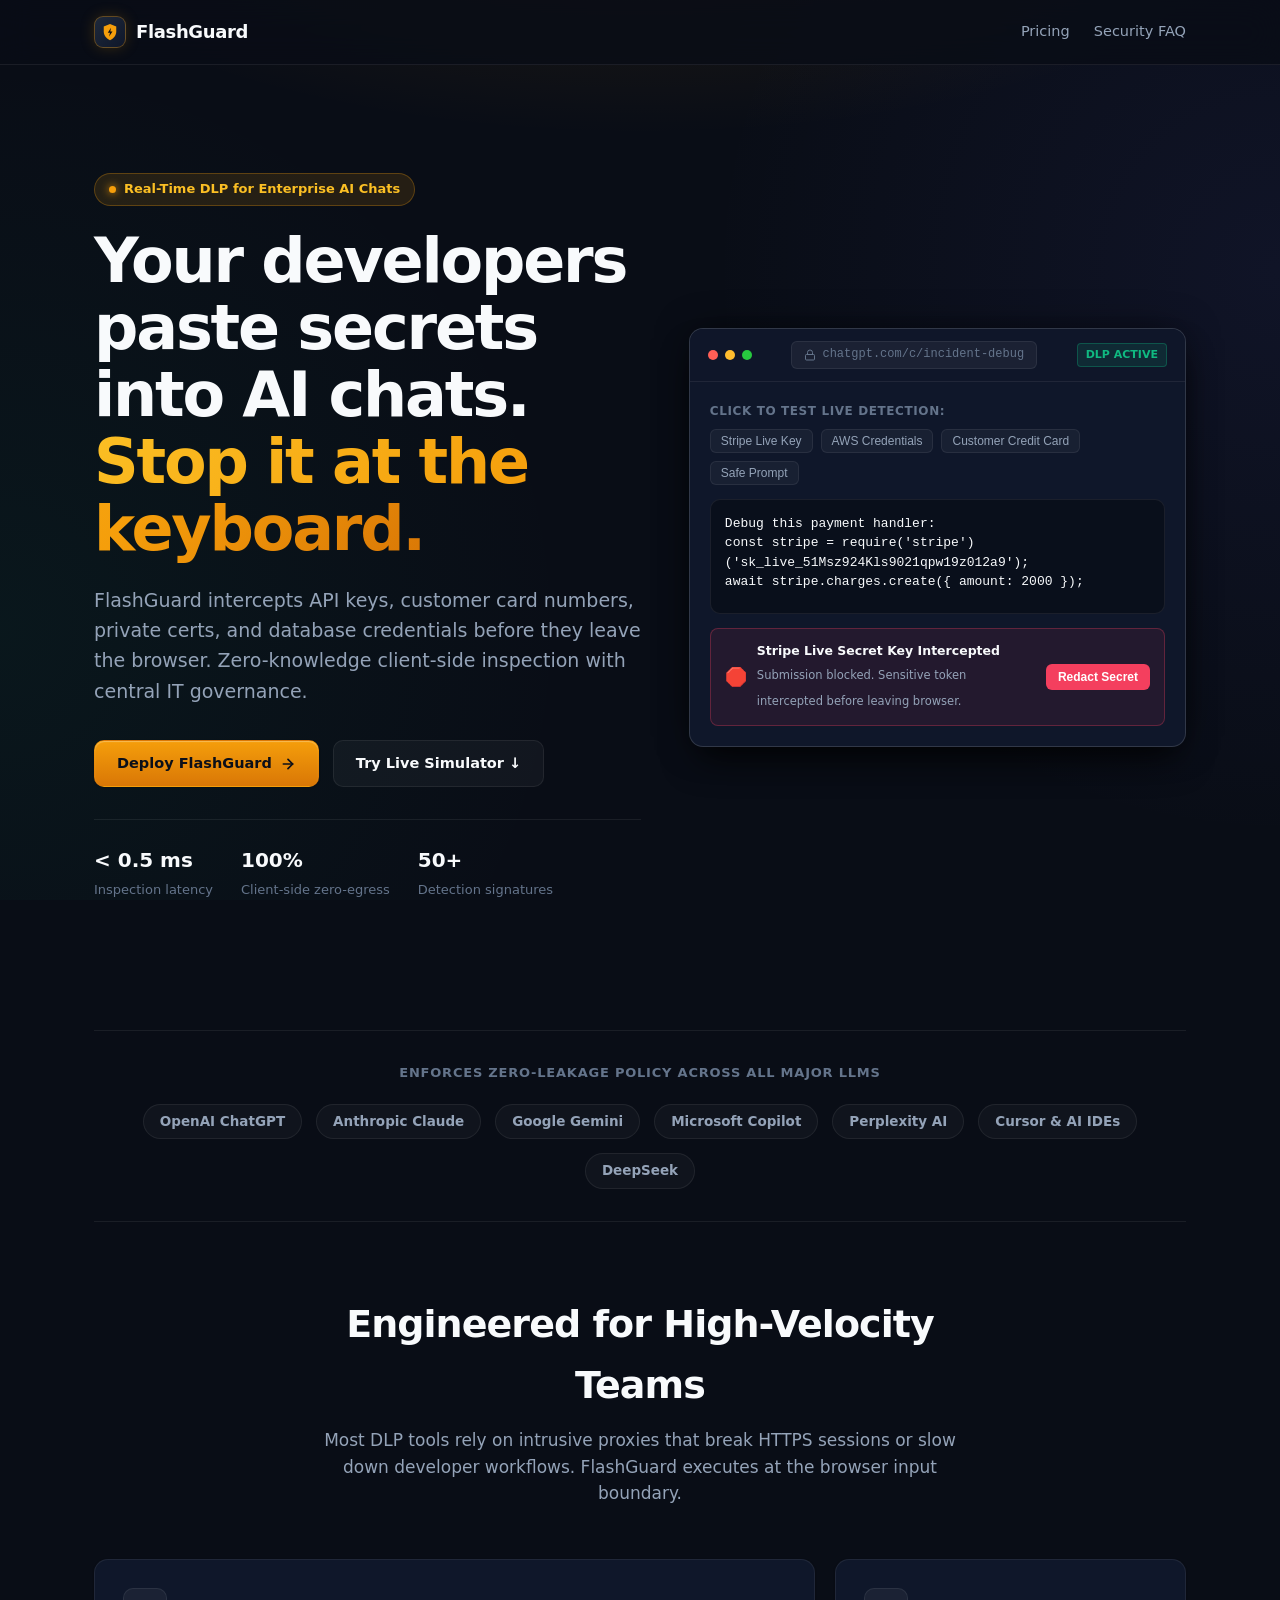
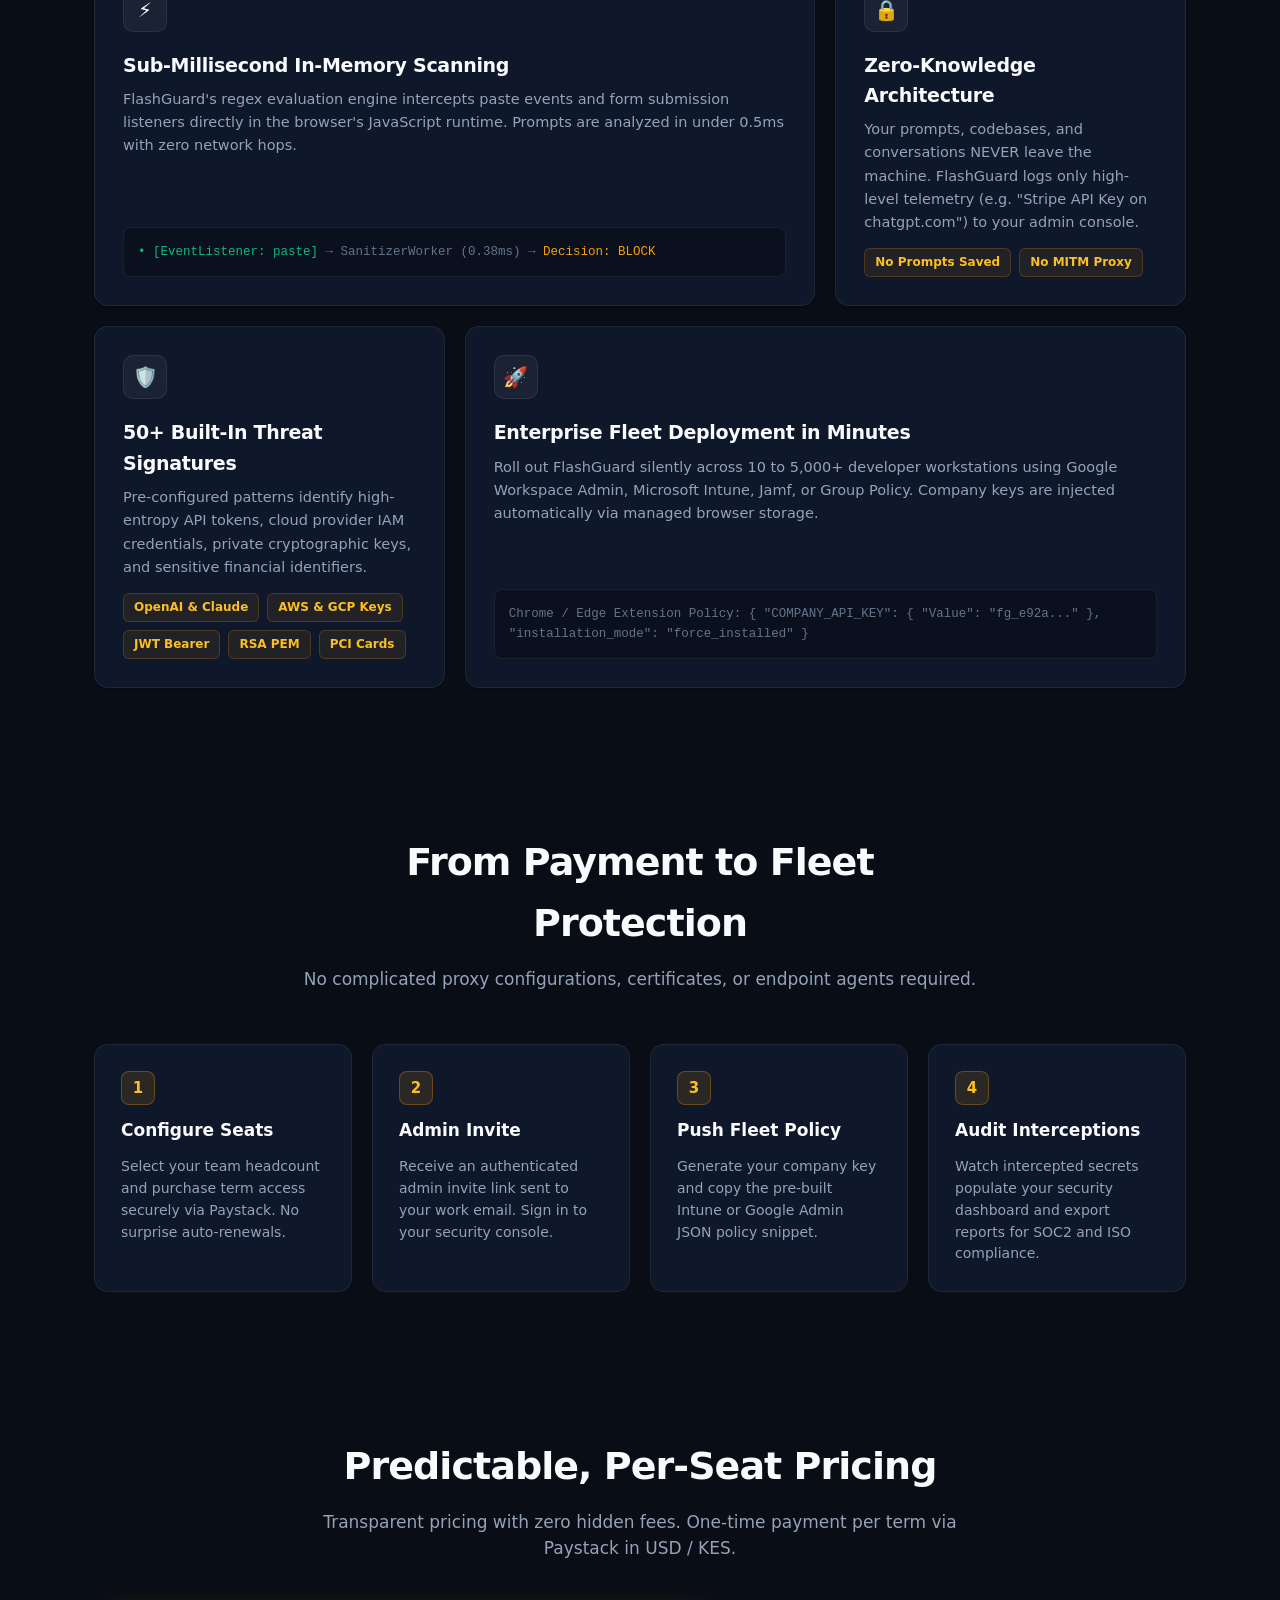
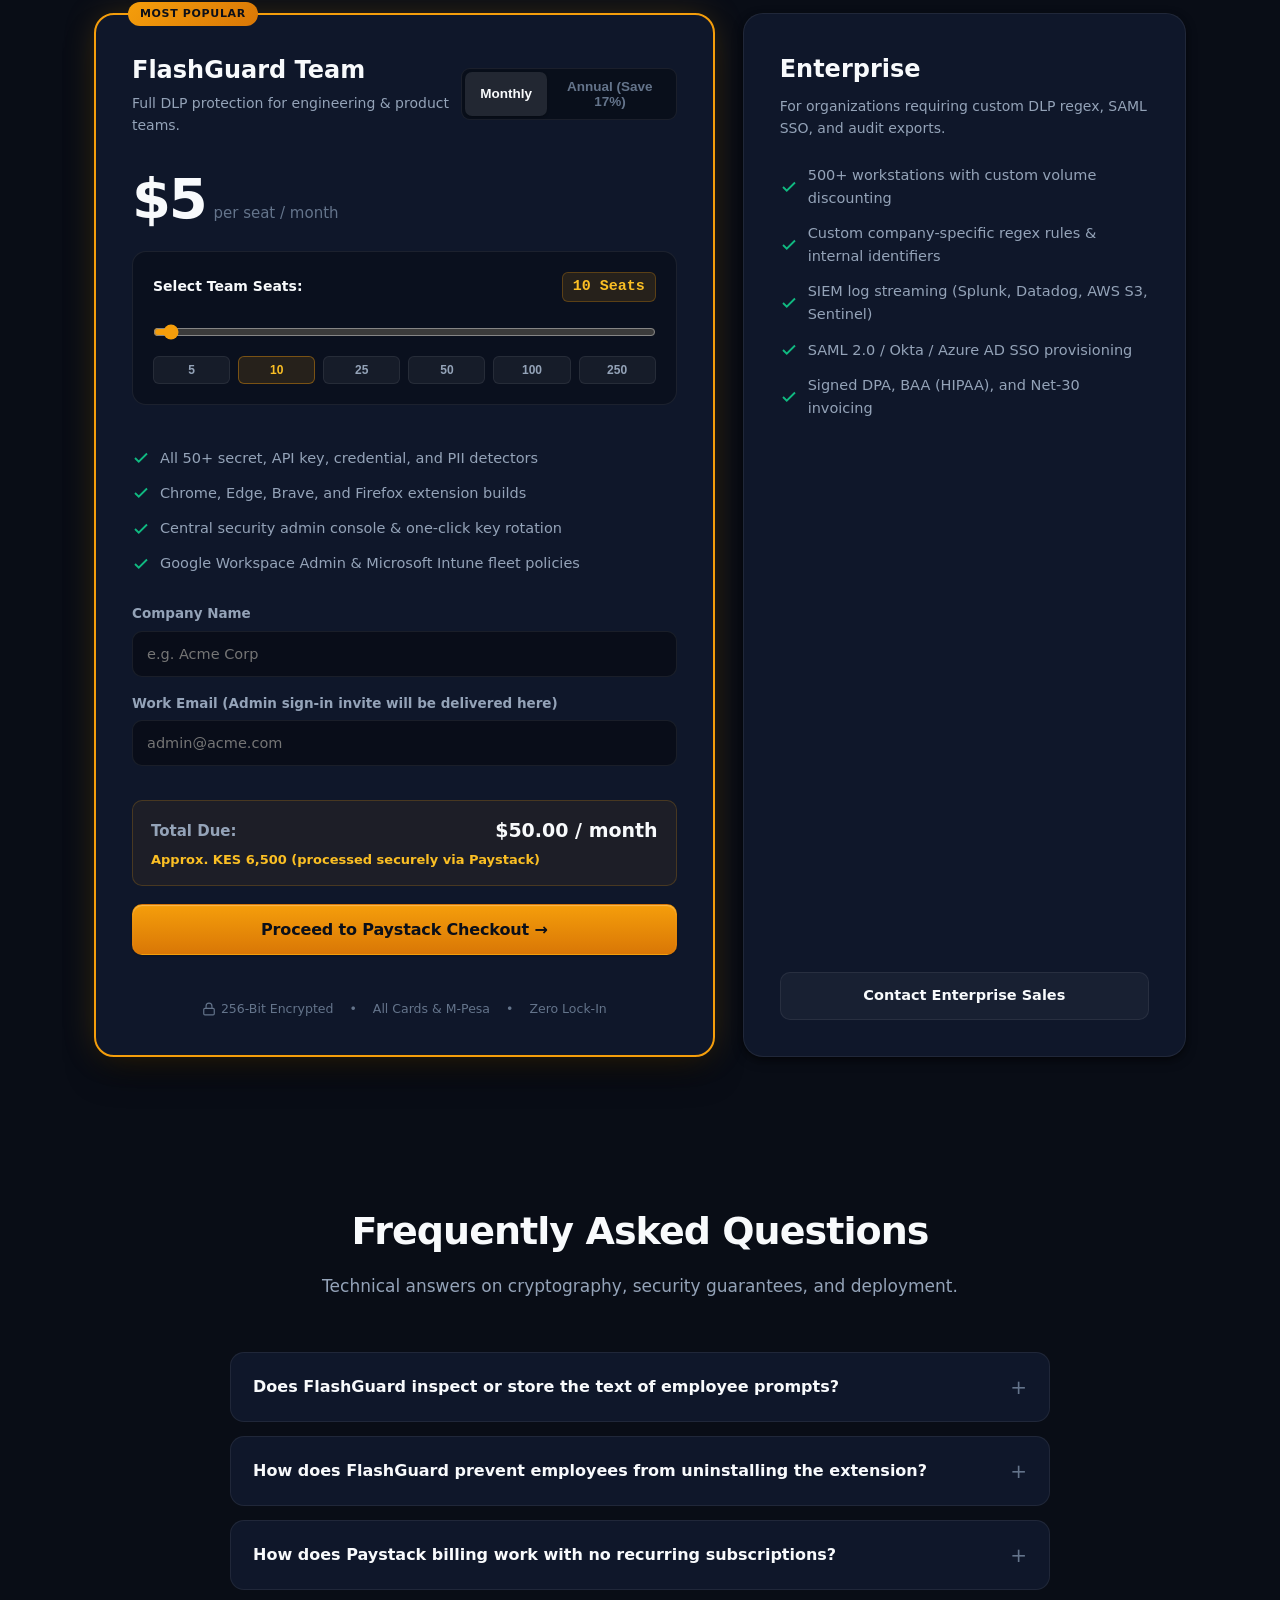
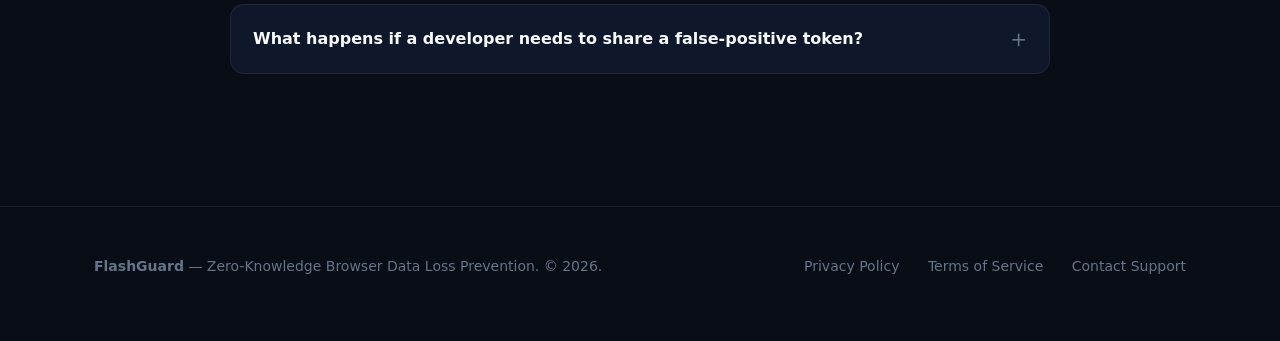
==== commit 38999a22: "Chore:fix the work flow" ====
--- a/index.html
+++ b/index.html
@@ -24,12 +24,12 @@
         </a>
 
         <div class="nav-links">
-          <a class="l" href="#features">Architecture</a>
-          <a class="l" href="#how">Deployment</a>
+          <!-- <a class="l" href="#features">Architecture</a> -->
+          <!-- <a class="l" href="#how">Deployment</a> -->
           <a class="l" href="#pricing">Pricing</a>
           <a class="l" href="#faq">Security FAQ</a>
-          <a class="l" href="dashboard.html">Admin Console</a>
-          <a class="btn primary" href="#pricing">Protect Your Team</a>
+          <!-- <a class="l" href="https://dashboard.extension.zenlow.co">Admin Console</a> -->
+          <!-- <a class="btn primary" href="#pricing">Protect Your Team</a> -->
         </div>
       </nav>
     </div>
--- a/site.css
+++ b/site.css
@@ -872,7 +872,7 @@
   margin-bottom: 6px;
 }
 
-.input-text, input[type=email], input[type=text], input[type=number] {
+.input-text, input[type=email], input[type=password], input[type=text], input[type=number] {
   width: 100%;
   height: 46px;
   padding: 0 14px;
@@ -885,7 +885,7 @@
   transition: border-color var(--transition-fast), box-shadow var(--transition-fast);
 }
 
-.input-text:focus, input[type=email]:focus, input[type=text]:focus, input[type=number]:focus {
+.input-text:focus, input[type=email]:focus, input[type=password]:focus, input[type=text]:focus, input[type=number]:focus {
   border-color: var(--amber-primary);
   box-shadow: 0 0 0 3px var(--amber-glow);
   outline: none;
@@ -1134,3 +1134,52 @@
     display: none;
   }
 }
+
+/* Auth components */
+.btn.google {
+  background: rgba(255, 255, 255, 0.05);
+  border: 1px solid var(--line-bright);
+  color: var(--text-primary);
+  display: flex;
+  align-items: center;
+  justify-content: center;
+  gap: 10px;
+  width: 100%;
+  padding: 11px 16px;
+  border-radius: 10px;
+  font-weight: 600;
+  font-size: 14.5px;
+  transition: all var(--transition-fast);
+  cursor: pointer;
+}
+
+.btn.google:hover {
+  background: rgba(255, 255, 255, 0.09);
+  border-color: rgba(255, 255, 255, 0.25);
+  color: #fff;
+  transform: translateY(-1px);
+}
+
+.btn.google:active {
+  transform: translateY(0);
+}
+
+.auth-divider {
+  display: flex;
+  align-items: center;
+  margin: 18px 0;
+  gap: 12px;
+  color: var(--text-muted);
+  font-size: 12px;
+  text-transform: uppercase;
+  letter-spacing: 0.5px;
+}
+
+.auth-divider::before,
+.auth-divider::after {
+  content: "";
+  flex: 1;
+  height: 1px;
+  background: var(--line-subtle);
+}
+
